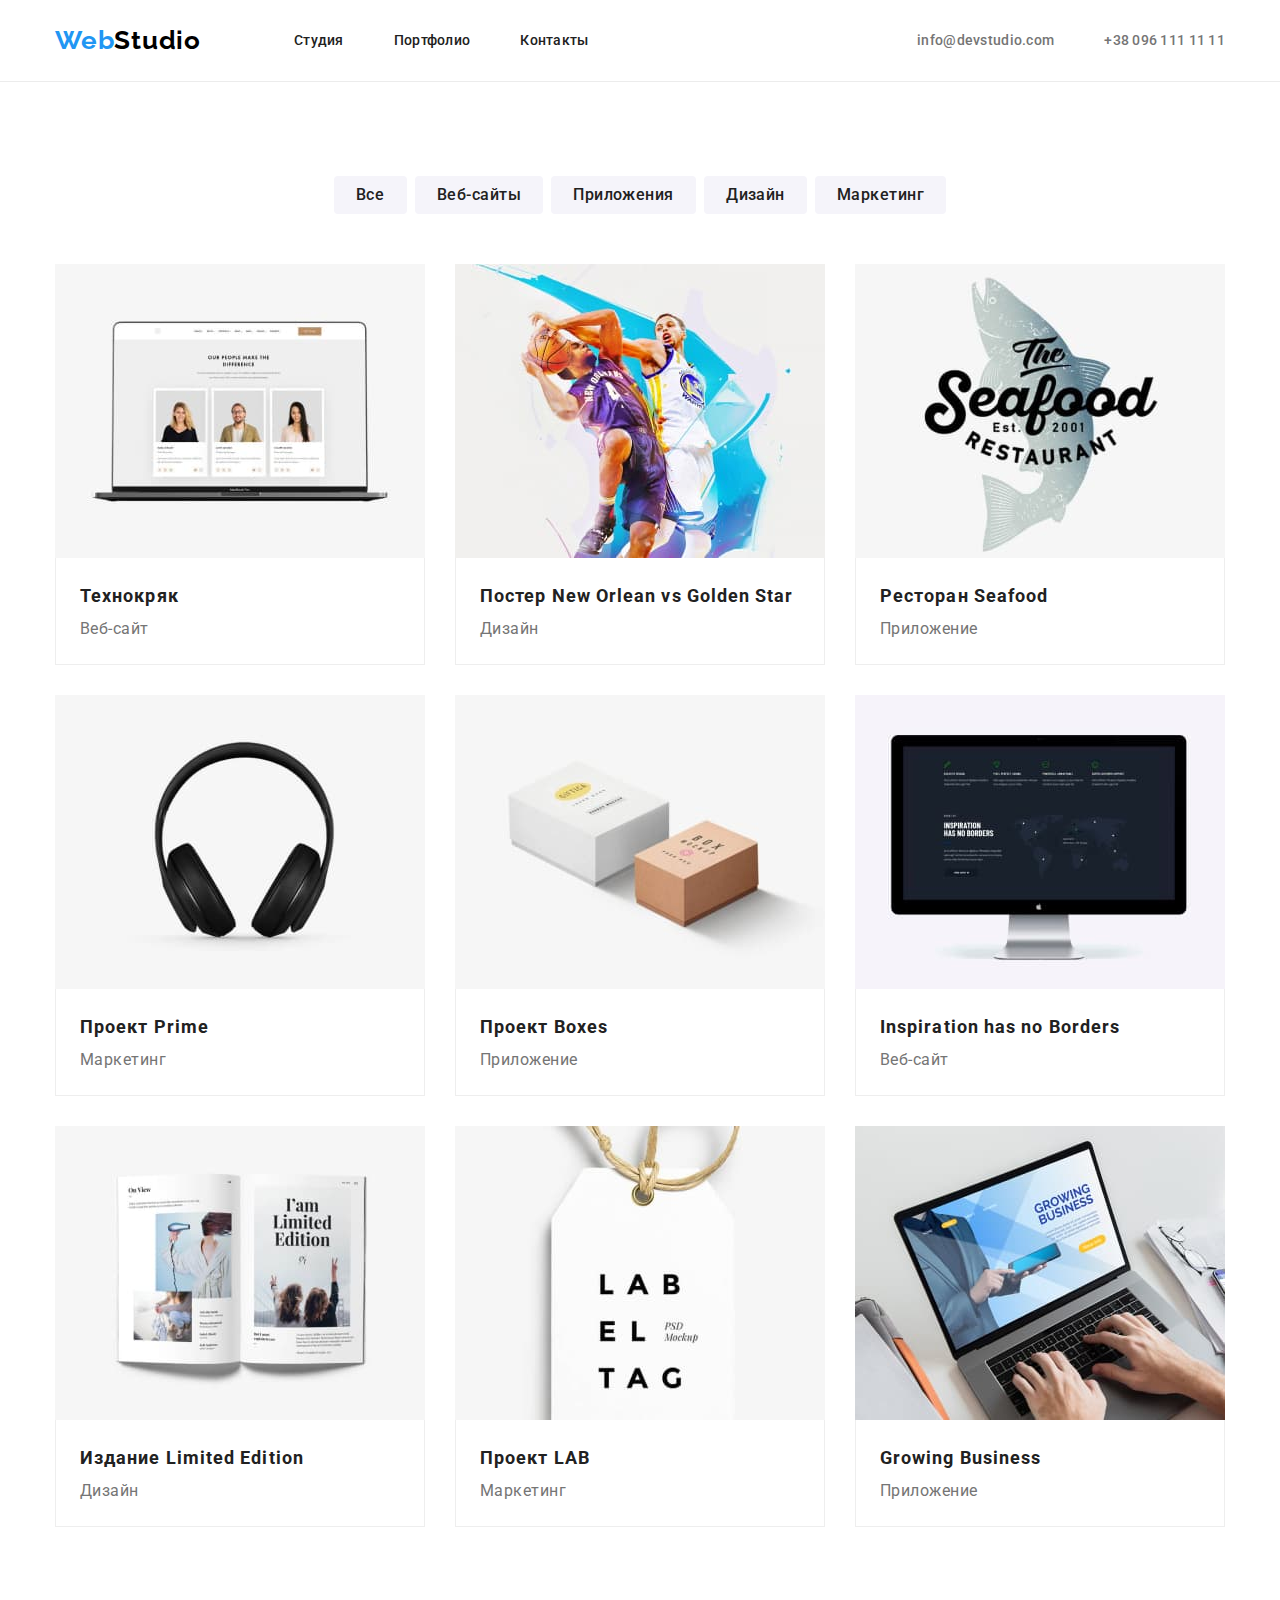
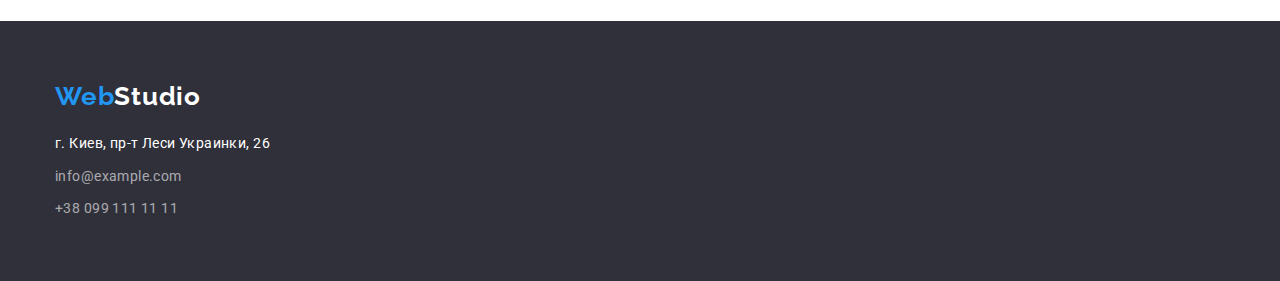
==== portfolio.html @ eff4233a "clone" ====
<!DOCTYPE html>
<html lang="ru">
  <head>
    <meta charset="UTF-8" />
    <meta http-equiv="X-UA-Compatible" content="IE=edge" />
    <meta name="viewport" content="width=device-width, initial-scale=1.0" />
    <title>WebStudio</title>
    <link
      href="https://fonts.googleapis.com/css2?family=Raleway:wght@700&family=Roboto:wght@400;500;700;900&display=swap"
      rel="stylesheet"
    />
    <link
      rel="stylesheet"
      href="https://cdnjs.cloudflare.com/ajax/libs/modern-normalize/1.1.0/modern-normalize.min.css"
    />
    <link rel="stylesheet" href="./css/styles.css" />
  </head>
  <body>
    <!--HEADER-->
    <header class="header">
      <div class="container header-container">
        <nav class="navigation">
          <a href="/" class="logo"><span class="logo-first">Web</span>Studio</a>
          <ul class="nav-list">
            <li class="nav-list-item"><a class="nav" href="./index.html">Студия</a></li>
            <li class="nav-list-item"><a class="nav" href="./portfolio.html">Портфолио</a></li>
            <li class="nav-list-item"><a class="nav" href="">Контакты</a></li>
          </ul>
        </nav>
        <ul class="nav-list">
          <li class="contact-list-item">
            <a class="contact" href="mailto:info@devstudio.com">info@devstudio.com</a>
          </li>
          <li class="contact-list-item">
            <a class="contact" href="tel:+380961111111">+38 096 111 11 11</a>
          </li>
        </ul>
      </div>
    </header>
    <!--MAIN-->
    <main>
      <!--SECTION 1-->
      <section class="section">
        <div class="container">
          <h1 class="none">Портфолио</h1>
          <ul class="btn-list">
            <li class="btn-list-item"><button class="btn one" type="button">Все</button></li>
            <li class="btn-list-item"><button class="btn two" type="button">Веб-сайты</button></li>
            <li class="btn-list-item">
              <button class="btn three" type="button">Приложения</button>
            </li>
            <li class="btn-list-item"><button class="btn four" type="button">Дизайн</button></li>
            <li class="btn-list-item"><button class="btn five" type="button">Маркетинг</button></li>
          </ul>
          <ul class="card-list">
            <li class="card-list-item">
              <img class="cards-img" src="./images/lpatop.jpg" alt="laptop" width="370" />
              <div class="cases">
                <h2 class="case-title">Технокряк</h2>
                <p class="case-text">Веб-сайт</p>
              </div>
            </li>
            <li class="card-list-item">
              <img class="cards-img" src="./images/bbal.jpg" alt="bbalplayers" width="370" />
              <div class="cases">
                <h2 class="case-title">Постер New Orlean vs Golden Star</h2>
                <p class="case-text">Дизайн</p>
              </div>
            </li>
            <li class="card-list-item">
              <img class="cards-img" src="./images/seafood.jpg" alt="fish" width="370" />
              <div class="cases">
                <h2 class="case-title">Ресторан Seafood</h2>
                <p class="case-text">Приложение</p>
              </div>
            </li>
            <li class="card-list-item">
              <img class="cards-img" src="./images/headphones.jpg" alt="headphones" width="370" />
              <div class="cases">
                <h2 class="case-title">Проект Prime</h2>
                <p class="case-text">Маркетинг</p>
              </div>
            </li>
            <li class="card-list-item">
              <img class="cards-img" src="./images/boxes.jpg" alt="boxes" width="370" />
              <div class="cases">
                <h2 class="case-title">Проект Boxes</h2>
                <p class="case-text">Приложение</p>
              </div>
            </li>
            <li class="card-list-item">
              <img class="cards-img" src="./images/screen.jpg" alt="screen" width="370" />
              <div class="cases">
                <h2 class="case-title">Inspiration has no Borders</h2>
                <p class="case-text">Веб-сайт</p>
              </div>
            </li>
            <li class="card-list-item">
              <img class="cards-img" src="./images/magazine.jpg" alt="magazine" width="370" />
              <div class="cases">
                <h2 class="case-title">Издание Limited Edition</h2>
                <p class="case-text">Дизайн</p>
              </div>
            </li>
            <li class="card-list-item">
              <img class="cards-img" src="./images/lab.jpg" alt="lable" width="370" />
              <div class="cases">
                <h2 class="case-title">Проект LAB</h2>
                <p class="case-text">Маркетинг</p>
              </div>
            </li>
            <li class="card-list-item">
              <img class="cards-img" src="./images/note.jpg" alt="laptop" width="370" />
              <div class="cases">
                <h2 class="case-title">Growing Business</h2>
                <p class="case-text">Приложение</p>
              </div>
            </li>
          </ul>
        </div>
      </section>
    </main>

    <!--FOOOOOOOOOTER-->
    <footer class="footer">
      <div class="container">
        <a href="/" class="logo-footer"><span class="logo-first">Web</span>Studio</a>

        <address class="address-list">
          <p class="address">г. Киев, пр-т Леси Украинки, 26</p>
          <a class="contact-footer" href="mailto:info@example.com">info@example.com</a>
          <br />
          <a class="contact-footer" href="tel:+380991111111">+38 099 111 11 11</a>
        </address>
      </div>
    </footer>
  </body>
</html>
---- css/styles.css ----
/* GLOBAL FIX a&ul */
a {
  text-decoration-line: none;
}

ul,
ol {
  margin-top: 0;
  margin-bottom: 0;
  padding-left: 0;
  list-style: none;
}

img {
  display: block;
  min-width: 100%;
}

header {
  border-bottom: 1px solid rgba(236, 236, 236, 1);
}

p,
h1,
h2,
h3,
h4,
h5 {
  margin-top: 0;
  margin-bottom: 0;
}

/* 
COLORS 
Цвет основного текста #757575;
Цвет заголовков/навигации/кнопок #212121;
Цвет ховера/фокуса навигации и контактов #2196F3;
Цвет главного заголовка/ховера кнопок #FFFFFF;
Заливка главной кнопки #2196F3;
Заливка главной кнопки ховер/фокус #188CE8;
Заливка кнопок #F5F4FA;
Заливка кнопок ховер/фокус #2196F3;
Заливка футтера и первой секции #2F303A;
Цвет контактов футера rgba(255, 255, 255, 0.6);

*/

/* 
TEXT
Основной щрифт Roboto;

основной текст
font-weight: normal;
font-size: 14px;
line-height: 24px;
letter-spacing: 0.03em;

логотип
font-family: Raleway;
font-style: normal;
font-weight: bold;
font-size: 26px;
line-height: 31px;
letter-spacing: 0.03em;

навигация 
font-weight: 500;
font-size: 14px;
line-height: 16px;
letter-spacing: 0.02em;

контакты хедер
font-weight: 500;
font-size: 14px;
line-height: 16px;
letter-spacing: 0.02em;

главный заголовок
font-weight: 900;
font-size: 44px;
line-height: 60px;
letter-spacing: 0.06em;
text-transform: uppercase;

Второй заголовок
font-weight: bold;
font-size: 36px;
line-height: 42px;
letter-spacing: 0.03em;

Третий заголовок
font-weight: bold;
font-size: 14px;
line-height: 16px;
letter-spacing: 0.03em;

контакты футтер
font-weight: normal;
font-size: 14px;
line-height: 24px;
letter-spacing: 0.03em;


*/
:root {
  --text: #757575;
  --title-nav-btn: #212121;
  --hov-nav-contacts: #2196f3;
  --mtitle-hovbtn: #ffffff;
  --bcg-mbtn: #2196f3;
  --bcg-mbtn-hov: #188ce8;
  --bcg-btn: #f5f4fa;
  --bcg-btn-hov: #2196f3;
  --bcg-footer-msec: #2f303a;
  --footer-contacts: rgba(255, 255, 255, 0.6);
}

.container {
  width: 1200px;
  padding-left: 15px;
  padding-right: 15px;
  margin-right: auto;
  margin-left: auto;
}

.navigation {
  display: flex;
}

.nav-list {
  display: flex;
  align-items: center;
}

.header-container {
  display: flex;
  align-items: center;
}

body {
  color: var(--text);
  font-family: Roboto, sans-serif;
  /* font-weight: 400; */
  font-size: 14px;
  line-height: 1.7;
  letter-spacing: 0.03em;
}

/* HEADER */
.logo {
  color: #000000;
  font-family: Raleway, sans-serif;
  font-weight: 700;
  font-size: 26px;
  line-height: 1.19;
  letter-spacing: 0.03em;
  margin-right: 93px;
}

.header {
  padding-top: 25px;
  padding-bottom: 25px;
}
.logo-first {
  color: #2196f3;
}

.nav {
  color: var(--title-nav-btn);
  font-weight: 500;
  font-size: 14px;
  line-height: 1.14;
  letter-spacing: 0.02em;
  /* padding-top: 32px;
  padding-bottom: 32px; */
}

.nav-list-item:not(:last-child) {
  margin-right: 50px;
}

.nav-list {
  margin-left: auto;
}

.contact-list-item:not(:last-child) {
  margin-right: 50px;
}

.nav:hover,
.nav:focus {
  color: var(--hov-nav-contacts);
}

.contact {
  color: var(--text);
  font-weight: 500;
  font-size: 14px;
  line-height: 1.14;
  letter-spacing: 0.02em;
}

.contact:hover,
.contact:focus {
  color: var(--hov-nav-contacts);
}

/* FOOTER */
.footer {
  background-color: var(--bcg-footer-msec);
  /* height: 252px; */
  padding-top: 60px;
  padding-bottom: 60px;
}

.logo-footer {
  color: #ffffff;
  font-family: Raleway, sans-serif;
  font-weight: 700;
  font-size: 26px;
  line-height: 1.19;
  letter-spacing: 0.03em;
  display: inline-block;
  margin-bottom: 20px;
}

.address {
  color: #ffffff;
  font-style: normal;
  margin-bottom: 9px;
}

.contact-footer {
  color: var(--footer-contacts);
  font-style: normal;
  display: inline-block;
}

.contact-footer:not(:last-child) {
  margin-bottom: 9px;
}

.contact-footer:hover,
.contact-footer:focus {
  color: var(--hov-nav-contacts);
}

/* SECTION 1 [index.html] */
.sec-one {
  background-color: var(--bcg-footer-msec);
  height: 600px;
  text-align: center;
  padding-top: 200px;
  padding-bottom: 200px;
}

.mtitle {
  color: var(--mtitle-hovbtn);
  font-weight: 900;
  font-size: 44px;
  line-height: 1.36;
  text-align: center;
  letter-spacing: 0.06em;
  text-transform: uppercase;
  margin-bottom: 30px;
}

.mbtn {
  cursor: pointer;
  background-color: var(--bcg-mbtn);
  color: #ffffff;
  font-weight: 700;
  font-size: 16px;
  line-height: 1.875;
  letter-spacing: 0.06em;
  min-width: 200px;
  padding-top: 10px;
  padding-bottom: 10px;
  padding-right: 32px;
  padding-left: 32px;
  border-radius: 4px;
  border: 0px;
}

.mbtn:hover,
.mbtn:focus {
  background-color: var(--bcg-mbtn-hov);
}

/* SECTION 2 [index.html] */
.section {
  padding-top: 94px;
  padding-bottom: 94px;
}

.second-title {
  color: var(--title-nav-btn);
  font-weight: 700;
  font-size: 36px;
  line-height: 1.16;
  text-align: center;
  letter-spacing: 0.03em;
}

.title-three {
  color: var(--title-nav-btn);
  font-weight: 700;
  font-size: 14px;
  line-height: 1.14;
  letter-spacing: 0.03em;
  text-transform: uppercase;
  margin-bottom: 10px;
}

.advantage-list {
  display: flex;
}

.advantage-list-item {
  width: 270px;
  /* height: 101px; */
}

.advantage-list-item:not(:last-child) {
  margin-right: 30px;
}

.none {
  position: absolute;
  width: 1px;
  height: 1px;
  margin: -1px;
  padding: 0;
  overflow: hidden;
  border: 0;
  clip: rect(0 0 0 0);
}

/* SECTION 3 [index.html] см.SECTION 2 */
.section-three {
  padding-bottom: 94px;
}

.title-sec-three {
  margin-bottom: 50px;
}

.photo-list {
  display: flex;
}

.photo-list-item:not(:last-child) {
  margin-right: 30px;
}

.photo-list-item {
  width: 370px;
  /* height: 294px; */
}
/* SECTION 4 [index.html] */
.section-four {
  background-color: #f5f4fa;
}

.cards {
  padding-top: 30px;
  padding-bottom: 30px;
}

.card-title {
  color: var(--title-nav-btn);
  font-weight: 500;
  font-size: 16px;
  line-height: 1.187;
  text-align: center;
  letter-spacing: 0.03em;
  margin-bottom: 10px;
}

.card-info {
  font-size: 16px;
  line-height: 1.187;
  text-align: center;
  letter-spacing: 0.03em;
}

.team-list {
  display: flex;
}

.team-list-item {
  width: 270px;
  /* height: 368px; */
  background-color: var(--mtitle-hovbtn);
  border-radius: 0px 0px 4px 4px;
  box-shadow: 0px 1px 3px rgba(0, 0, 0, 0.12), 0px 1px 1px rgba(0, 0, 0, 0.14),
    0px 2px 1px rgba(0, 0, 0, 0.2);
}

.team-list-item:not(:last-child) {
  margin-right: 30px;
}

.sec-title {
  margin-bottom: 50px;
}

/* SECTION 1 [portfolio.html] */
.btn {
  cursor: pointer;
  background-color: var(--bcg-btn);
  color: var(--title-nav-btn);
  font-family: Roboto, sans-serif;
  /* font-style: normal; */
  font-weight: 500;
  font-size: 16px;
  line-height: 1.625;
  text-align: center;
  letter-spacing: 0.03em;
  border-radius: 4px;
  border: 0px;
}

.btn:hover,
.btn:focus {
  background-color: var(--bcg-btn-hov);
  color: #ffffff;
}

.case-title {
  color: var(--title-nav-btn);
  font-weight: 700;
  font-size: 18px;
  line-height: 2;
  letter-spacing: 0.06em;
}

.one {
  padding-top: 6px;
  padding-right: 22px;
  padding-bottom: 6px;
  padding-left: 22px;
  min-width: 73px;
}

.two {
  padding-top: 6px;
  padding-right: 22px;
  padding-bottom: 6px;
  padding-left: 22px;
  min-width: 128px;
}

.three {
  padding-top: 6px;
  padding-right: 22px;
  padding-bottom: 6px;
  padding-left: 22px;
  min-width: 145px;
}

.four {
  padding-top: 6px;
  padding-right: 22px;
  padding-bottom: 6px;
  padding-left: 22px;
  min-width: 103px;
}

.five {
  padding-top: 6px;
  padding-right: 22px;
  padding-bottom: 6px;
  padding-left: 22px;
  min-width: 130px;
}

.case-text {
  font-weight: 400;
  font-size: 16px;
  line-height: 1.875;
  letter-spacing: 0.03em;
}

.market {
  padding-top: 90px;
  padding-bottom: 98px;
}

.btn-list {
  display: flex;
  justify-content: center;
  margin-bottom: 50px;
}

.btn-list-item:not(:last-child) {
  margin-right: 8px;
}

.card-list {
  display: flex;
  flex-wrap: wrap;
}

.card-list-item {
  width: 370px;
  /* height: 404px; */
}

.card-list-item:not(:nth-child(3n)) {
  margin-right: 30px;
}

.card-list-item:not(:nth-last-child(-n + 3)) {
  margin-bottom: 30px;
}

.cases {
  padding-top: 20px;
  padding-bottom: 20px;
  padding-left: 24px;
  padding-right: 24px;
  border-bottom: 1px solid #eeeeee;
  border-right: 1px solid #eeeeee;
  border-left: 1px solid #eeeeee;
}
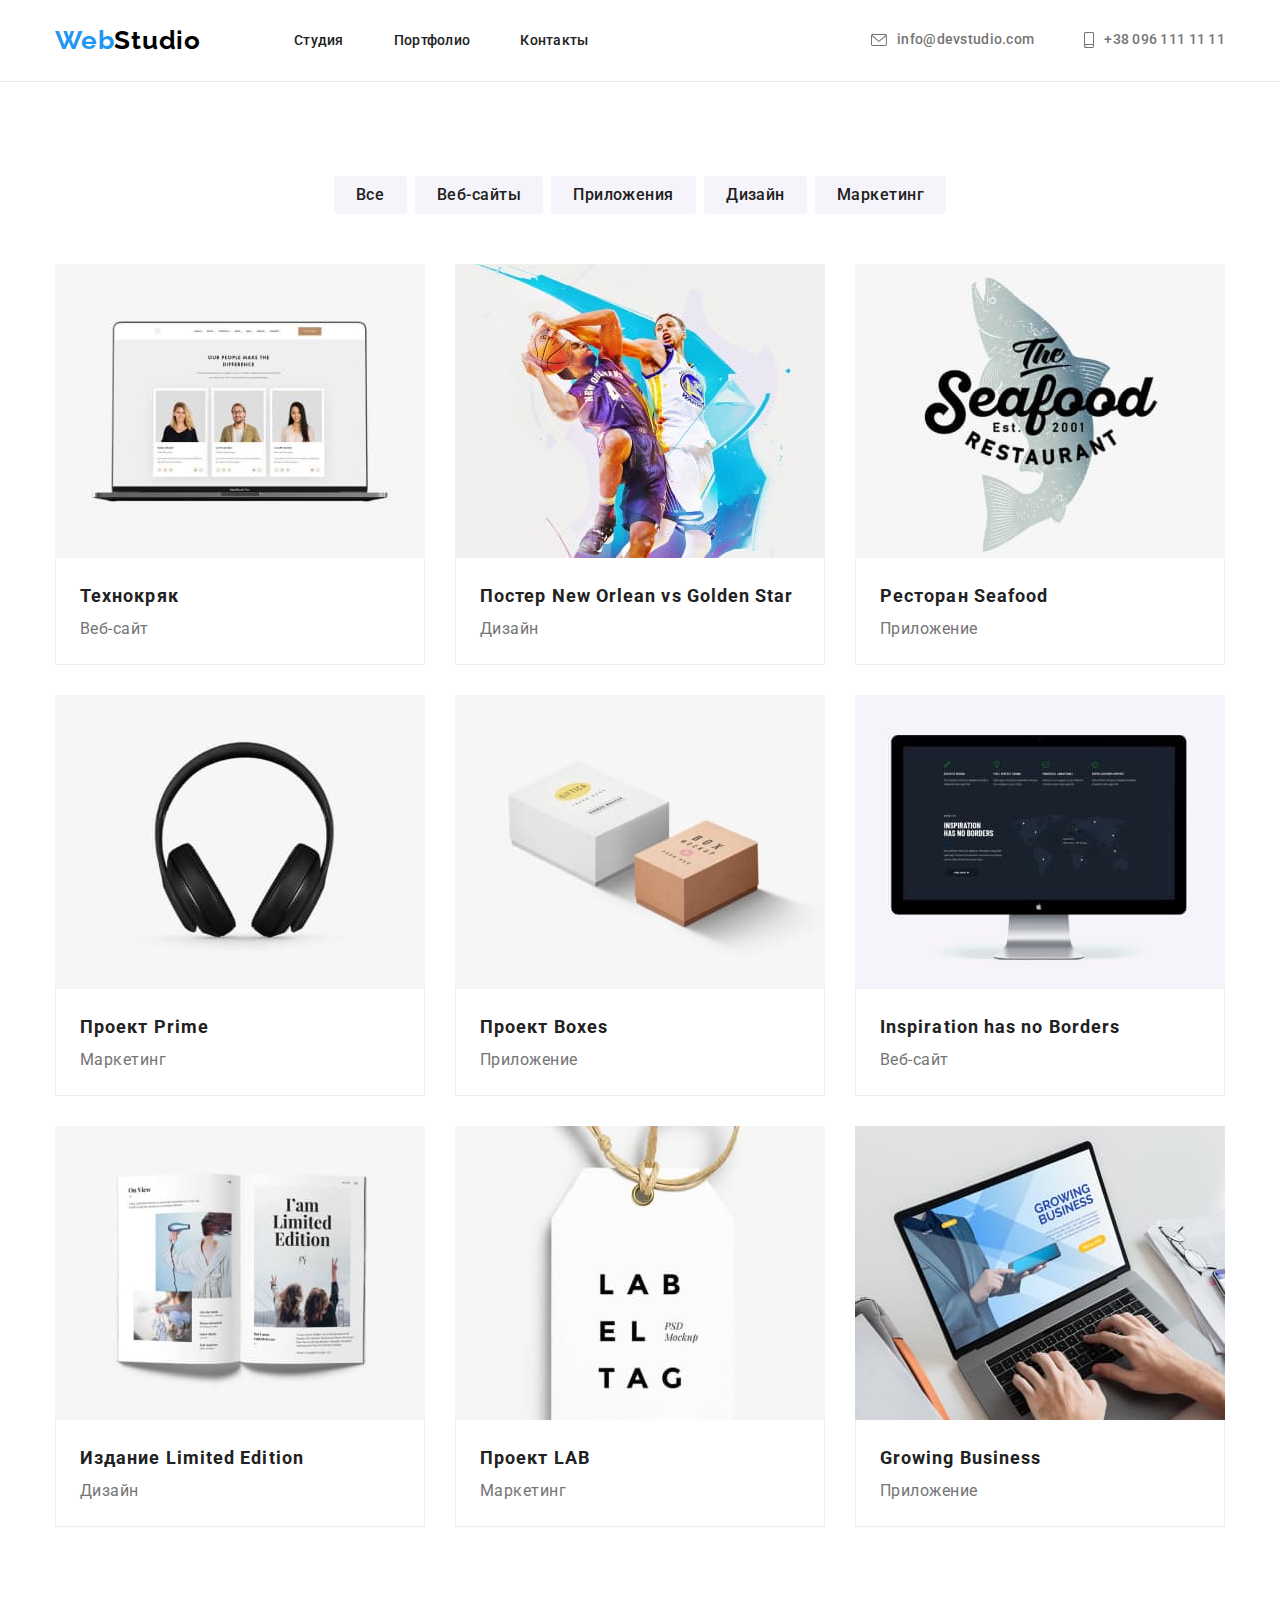
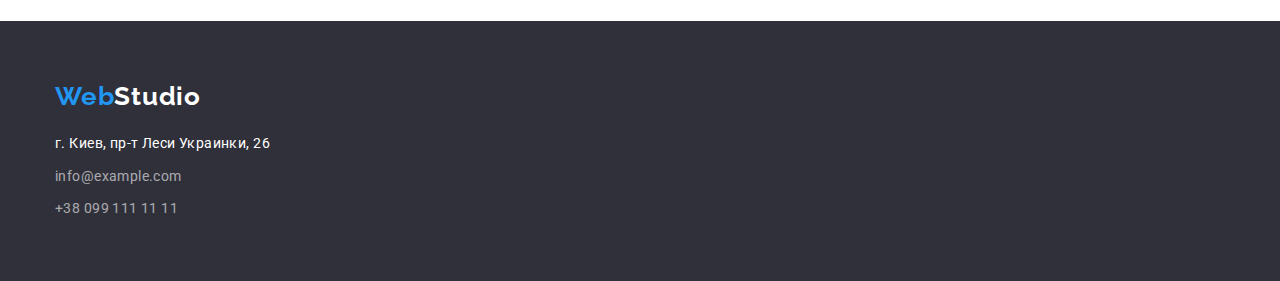
==== commit df75ef5a: "header" ====
--- a/portfolio.html
+++ b/portfolio.html
@@ -29,10 +29,20 @@
         </nav>
         <ul class="nav-list">
           <li class="contact-list-item">
-            <a class="contact" href="mailto:info@devstudio.com">info@devstudio.com</a>
+            <div class="contact">
+              <svg class="icon-nav" width="16px" height="12px">
+                <use href="./images/sprite.svg#icon-email"></use>
+              </svg>
+              <a class="contact" href="mailto:info@devstudio.com">info@devstudio.com</a>
+            </div>
           </li>
           <li class="contact-list-item">
-            <a class="contact" href="tel:+380961111111">+38 096 111 11 11</a>
+            <div class="contact">
+              <svg class="icon-nav" width="10px" height="16px">
+                <use href="./images/sprite.svg#icon-smartphone"></use>
+              </svg>
+              <a class="contact" href="tel:+380961111111">+38 096 111 11 11</a>
+            </div>
           </li>
         </ul>
       </div>
--- a/css/styles.css
+++ b/css/styles.css
@@ -198,11 +198,18 @@
   font-size: 14px;
   line-height: 1.14;
   letter-spacing: 0.02em;
+  display: flex;
+  align-items: center;
 }
 
 .contact:hover,
 .contact:focus {
   color: var(--hov-nav-contacts);
+}
+
+.icon-nav {
+  fill: currentColor;
+  margin-right: 10px;
 }
 
 /* FOOTER */
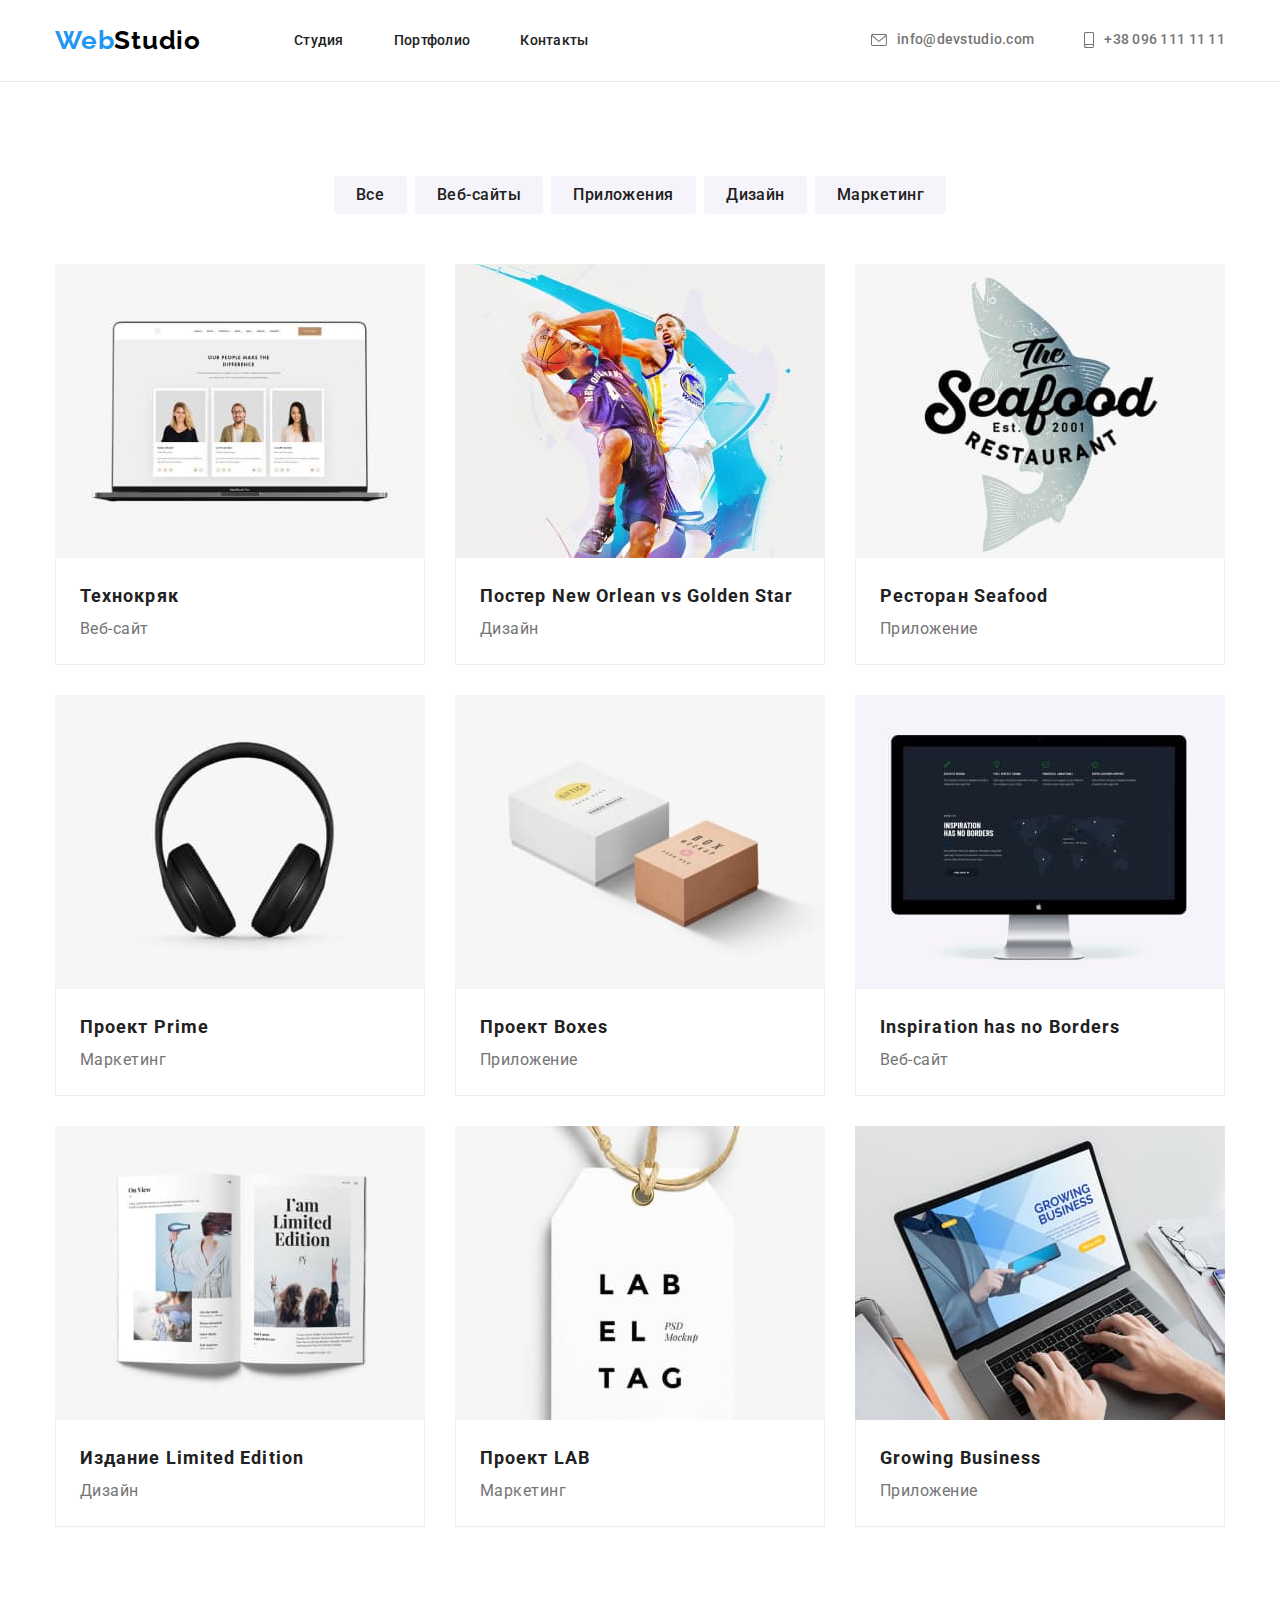
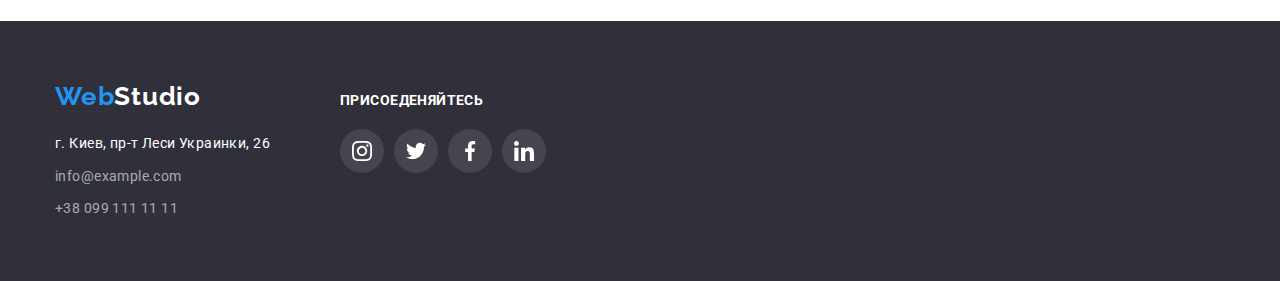
==== commit 05c4d395: "index.html done" ====
--- a/portfolio.html
+++ b/portfolio.html
@@ -29,20 +29,20 @@
         </nav>
         <ul class="nav-list">
           <li class="contact-list-item">
-            <div class="contact">
+            <a class="contact" href="mailto:info@devstudio.com">
               <svg class="icon-nav" width="16px" height="12px">
                 <use href="./images/sprite.svg#icon-email"></use>
               </svg>
-              <a class="contact" href="mailto:info@devstudio.com">info@devstudio.com</a>
-            </div>
+              info@devstudio.com</a
+            >
           </li>
           <li class="contact-list-item">
-            <div class="contact">
+            <a class="contact" href="tel:+380961111111">
               <svg class="icon-nav" width="10px" height="16px">
                 <use href="./images/sprite.svg#icon-smartphone"></use>
               </svg>
-              <a class="contact" href="tel:+380961111111">+38 096 111 11 11</a>
-            </div>
+              +38 096 111 11 11</a
+            >
           </li>
         </ul>
       </div>
@@ -133,15 +133,49 @@
 
     <!--FOOOOOOOOOTER-->
     <footer class="footer">
-      <div class="container">
-        <a href="/" class="logo-footer"><span class="logo-first">Web</span>Studio</a>
-
-        <address class="address-list">
-          <p class="address">г. Киев, пр-т Леси Украинки, 26</p>
-          <a class="contact-footer" href="mailto:info@example.com">info@example.com</a>
-          <br />
-          <a class="contact-footer" href="tel:+380991111111">+38 099 111 11 11</a>
-        </address>
+      <div class="container container-footer">
+        <div class="footer-nav-address">
+          <a href="/" class="logo-footer"><span class="logo-first">Web</span>Studio</a>
+          <address class="address-list">
+            <p class="address">г. Киев, пр-т Леси Украинки, 26</p>
+            <a class="contact-footer" href="mailto:info@example.com">info@example.com</a>
+            <br />
+            <a class="contact-footer" href="tel:+380991111111">+38 099 111 11 11</a>
+          </address>
+        </div>
+        <div class="social">
+          <h2 class="footer-title-link">ПРИСОЕДЕНЯЙТЕСЬ</h2>
+          <ul class="footer-list-link">
+            <li>
+              <a href="" class="footer-link"
+                ><svg width="20px" height="20px">
+                  <use href="./images/sprite.svg#icon-instagram"></use>
+                </svg>
+              </a>
+            </li>
+            <li>
+              <a href="" class="footer-link"
+                ><svg width="20px" height="20px">
+                  <use href="./images/sprite.svg#icon-twitter"></use>
+                </svg>
+              </a>
+            </li>
+            <li>
+              <a href="" class="footer-link"
+                ><svg width="20px" height="20px">
+                  <use href="./images/sprite.svg#icon-facebook"></use>
+                </svg>
+              </a>
+            </li>
+            <li>
+              <a href="" class="footer-link"
+                ><svg width="20px" height="20px">
+                  <use href="./images/sprite.svg#icon-linkedin"></use>
+                </svg>
+              </a>
+            </li>
+          </ul>
+        </div>
       </div>
     </footer>
   </body>
--- a/css/styles.css
+++ b/css/styles.css
@@ -252,13 +252,60 @@
   color: var(--hov-nav-contacts);
 }
 
+.footer-title-link {
+  font-family: Roboto, sans-serif;
+  font-style: normal;
+  font-weight: 700;
+  font-size: 14px;
+  line-height: 1.14;
+  letter-spacing: 0.03em;
+  color: #ffffff;
+  margin-bottom: 20px;
+}
+
+.footer-list-link {
+  display: flex;
+  width: 206px;
+  height: 44px;
+  justify-content: space-between;
+}
+
+.footer-link {
+  display: flex;
+  width: 44px;
+  height: 44px;
+  justify-content: center;
+  align-items: center;
+  background-color: rgba(255, 255, 255, 0.1);
+  border-radius: 50%;
+  fill: #ffffff;
+}
+
+.footer-link:hover,
+.footer-link:focus {
+  background-color: #2196f3;
+}
+
+.container-footer {
+  display: flex;
+  align-items: baseline;
+}
+
+.footer-nav-address {
+  margin-right: 70px;
+}
+
 /* SECTION 1 [index.html] */
 .sec-one {
-  background-color: var(--bcg-footer-msec);
+  background-color: #c4c4c4;
   height: 600px;
   text-align: center;
   padding-top: 200px;
   padding-bottom: 200px;
+  background-image: linear-gradient(to right, rgba(47, 48, 58, 0.4), rgba(47, 48, 58, 0.4)),
+    url(/images/bgimg.jpg);
+  background-repeat: no-repeat;
+  background-size: auto auto;
 }
 
 .mtitle {
@@ -343,6 +390,17 @@
   clip: rect(0 0 0 0);
 }
 
+.icons-sec-two {
+  width: 270px;
+  height: 120px;
+  margin-bottom: 30px;
+  border-radius: 4px;
+  background-color: #f5f4fa;
+  display: flex;
+  justify-content: center;
+  align-items: center;
+}
+
 /* SECTION 3 [index.html] см.SECTION 2 */
 .section-three {
   padding-bottom: 94px;
@@ -371,7 +429,33 @@
 
 .cards {
   padding-top: 30px;
-  padding-bottom: 30px;
+  padding-bottom: 16px;
+}
+
+.team-links {
+  display: flex;
+  justify-content: space-between;
+  width: 206px;
+  margin-left: auto;
+  margin-right: auto;
+  margin-bottom: 30px;
+}
+
+.link {
+  display: flex;
+  border-radius: 50%;
+  width: 44px;
+  height: 44px;
+  background-color: var(--mtitle-hovbtn);
+  justify-content: center;
+  align-items: center;
+  fill: #afb1b8;
+}
+
+.link:hover,
+.link:focus {
+  background-color: var(--hov-nav-contacts);
+  fill: #ffffff;
 }
 
 .card-title {
@@ -410,6 +494,30 @@
 
 .sec-title {
   margin-bottom: 50px;
+}
+
+/* SECTION 5 [index.html] */
+
+.list-partners {
+  display: flex;
+  justify-content: space-between;
+}
+
+.link-partner {
+  display: flex;
+  width: 170px;
+  height: 92px;
+  justify-content: center;
+  align-items: center;
+  border: 1px solid #afb1b8;
+  border-radius: 4px;
+  fill: #afb1b8;
+}
+
+.link-partner:hover,
+.link-partner:focus {
+  fill: #2196f3;
+  border: 1px solid #2196f3;
 }
 
 /* SECTION 1 [portfolio.html] */
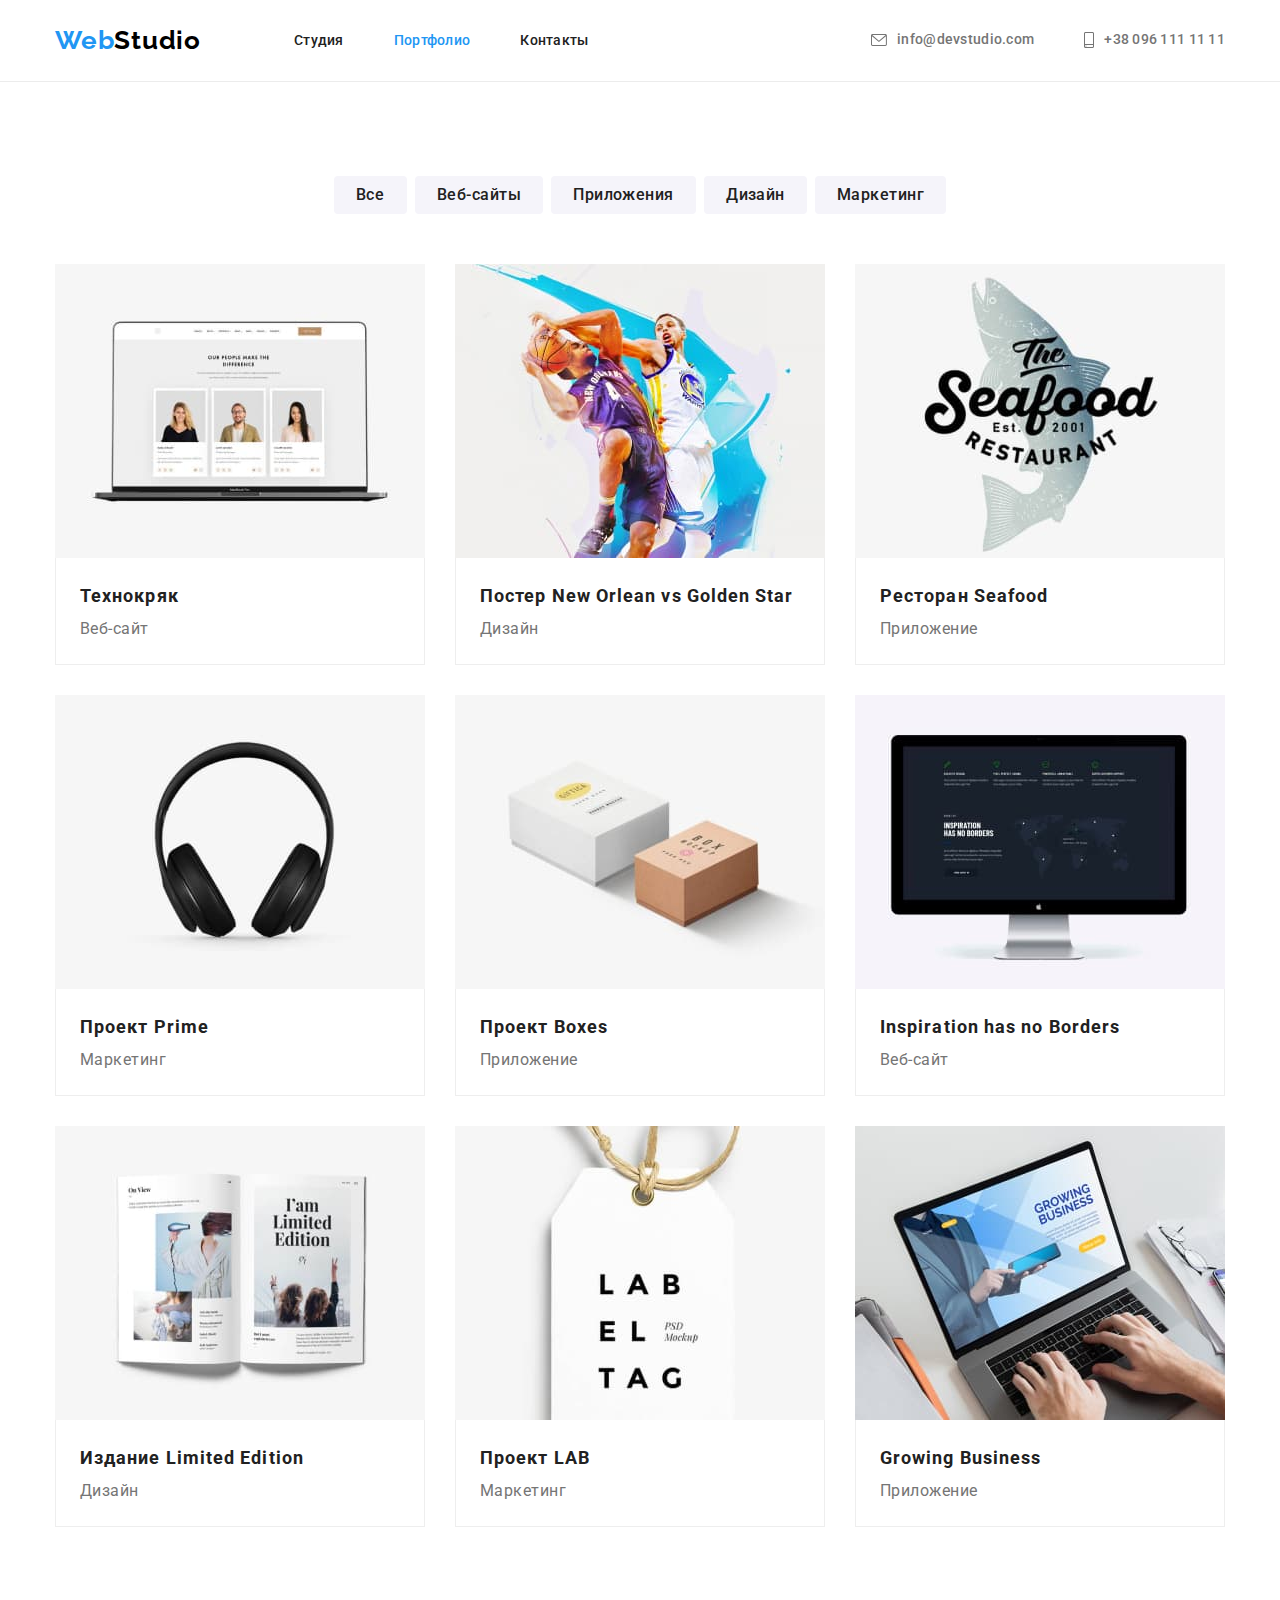
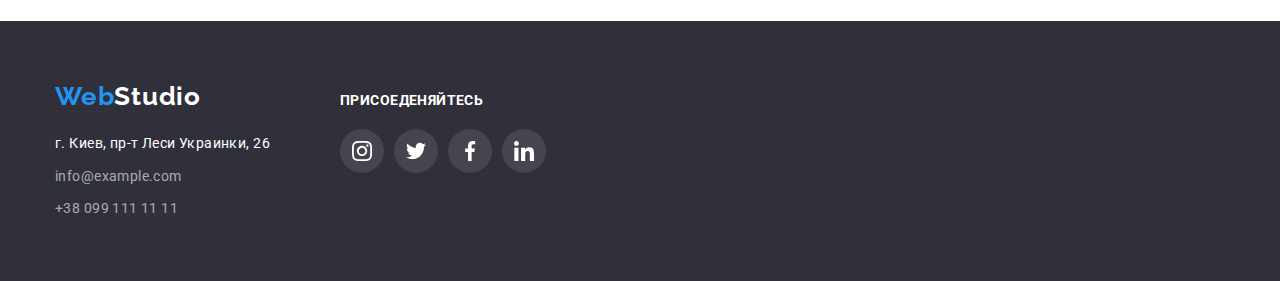
==== commit b465824a: "fix hero HW4 + current links" ====
--- a/portfolio.html
+++ b/portfolio.html
@@ -23,7 +23,9 @@
           <a href="/" class="logo"><span class="logo-first">Web</span>Studio</a>
           <ul class="nav-list">
             <li class="nav-list-item"><a class="nav" href="./index.html">Студия</a></li>
-            <li class="nav-list-item"><a class="nav" href="./portfolio.html">Портфолио</a></li>
+            <li class="nav-list-item">
+              <a class="nav current" href="./portfolio.html">Портфолио</a>
+            </li>
             <li class="nav-list-item"><a class="nav" href="">Контакты</a></li>
           </ul>
         </nav>
--- a/css/styles.css
+++ b/css/styles.css
@@ -212,6 +212,10 @@
   margin-right: 10px;
 }
 
+.current {
+  color: var(--hov-nav-contacts);
+}
+
 /* FOOTER */
 .footer {
   background-color: var(--bcg-footer-msec);
@@ -303,9 +307,10 @@
   padding-top: 200px;
   padding-bottom: 200px;
   background-image: linear-gradient(to right, rgba(47, 48, 58, 0.4), rgba(47, 48, 58, 0.4)),
-    url(/images/bgimg.jpg);
+    url('../images/bgimg.jpg');
   background-repeat: no-repeat;
   background-size: auto auto;
+  background-position: center;
 }
 
 .mtitle {
@@ -619,7 +624,13 @@
 
 .card-list-item {
   width: 370px;
-  /* height: 404px; */
+}
+
+.card-list-item:hover,
+.card-list-item:focus {
+  box-shadow: 0px 1px 1px rgba(0, 0, 0, 0.12), 0px 4px 4px rgba(0, 0, 0, 0.06),
+    1px 4px 6px rgba(0, 0, 0, 0.16);
+  cursor: pointer;
 }
 
 .card-list-item:not(:nth-child(3n)) {
